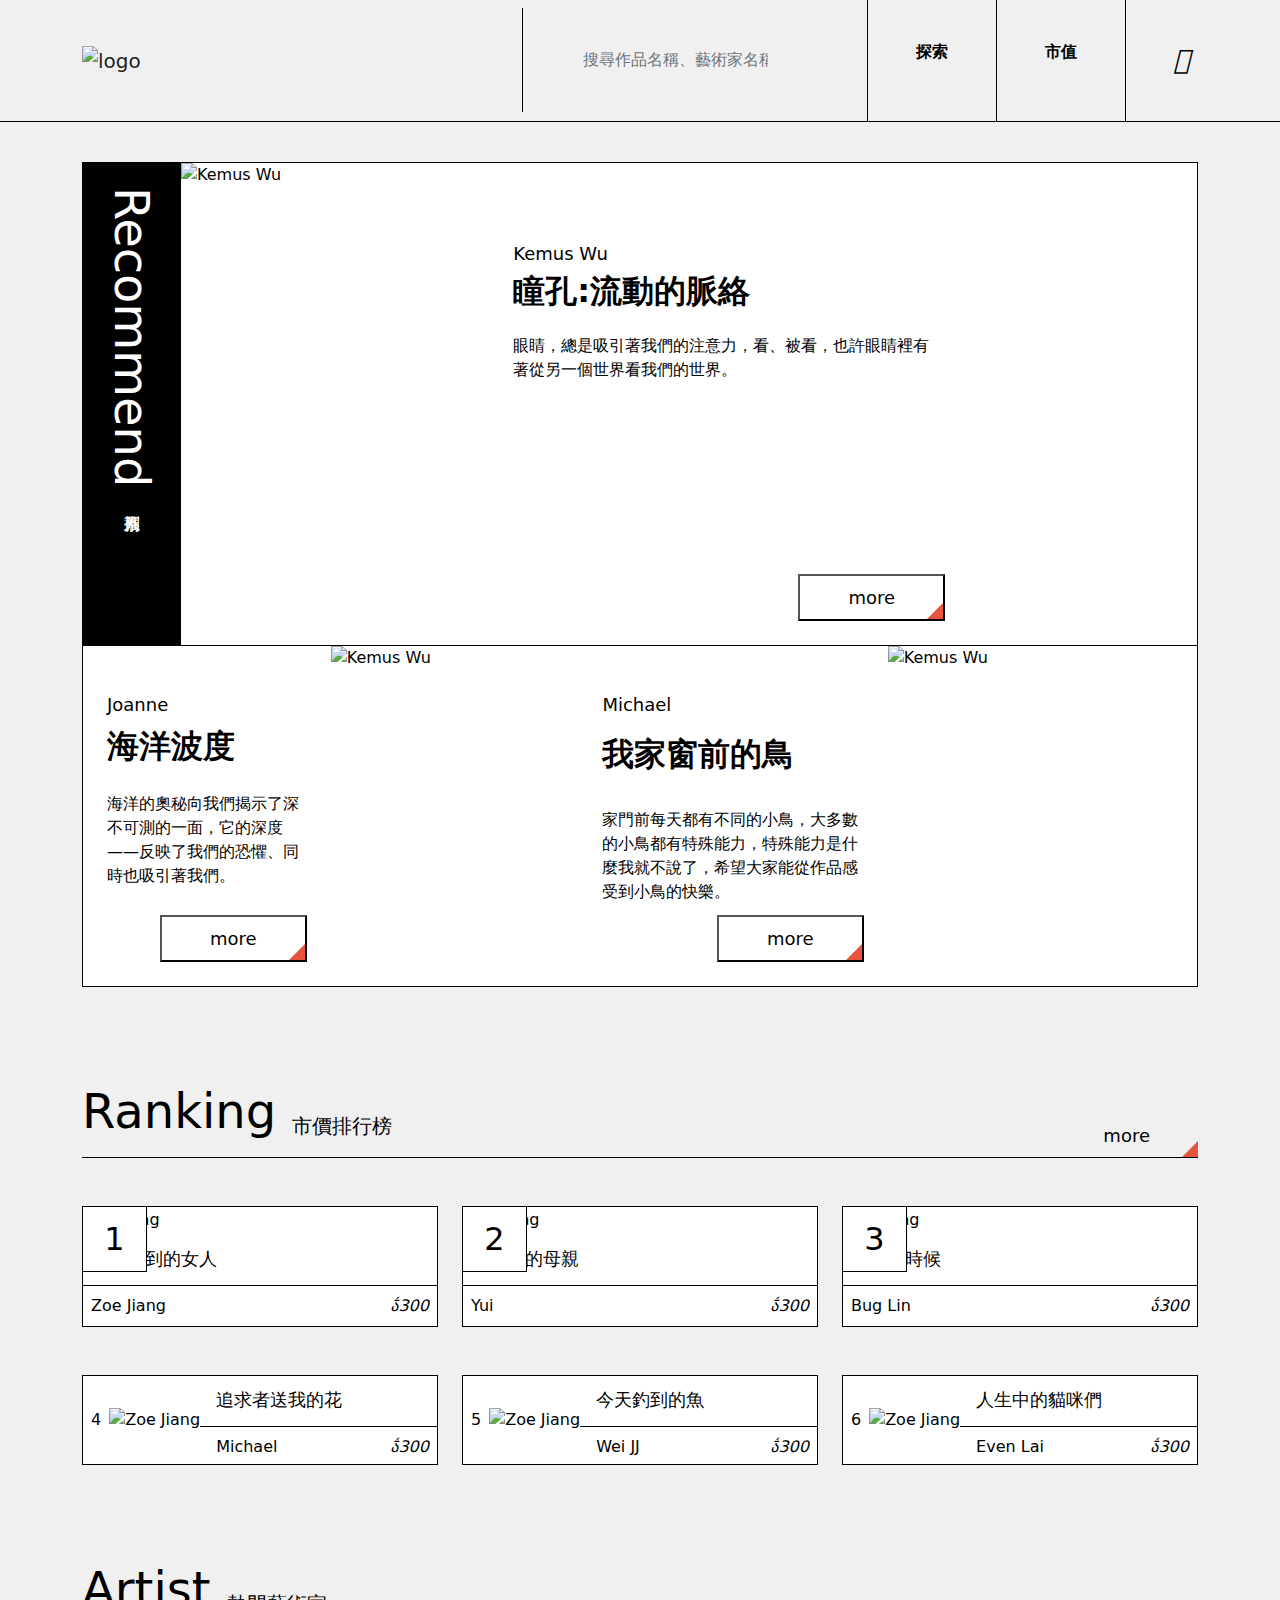
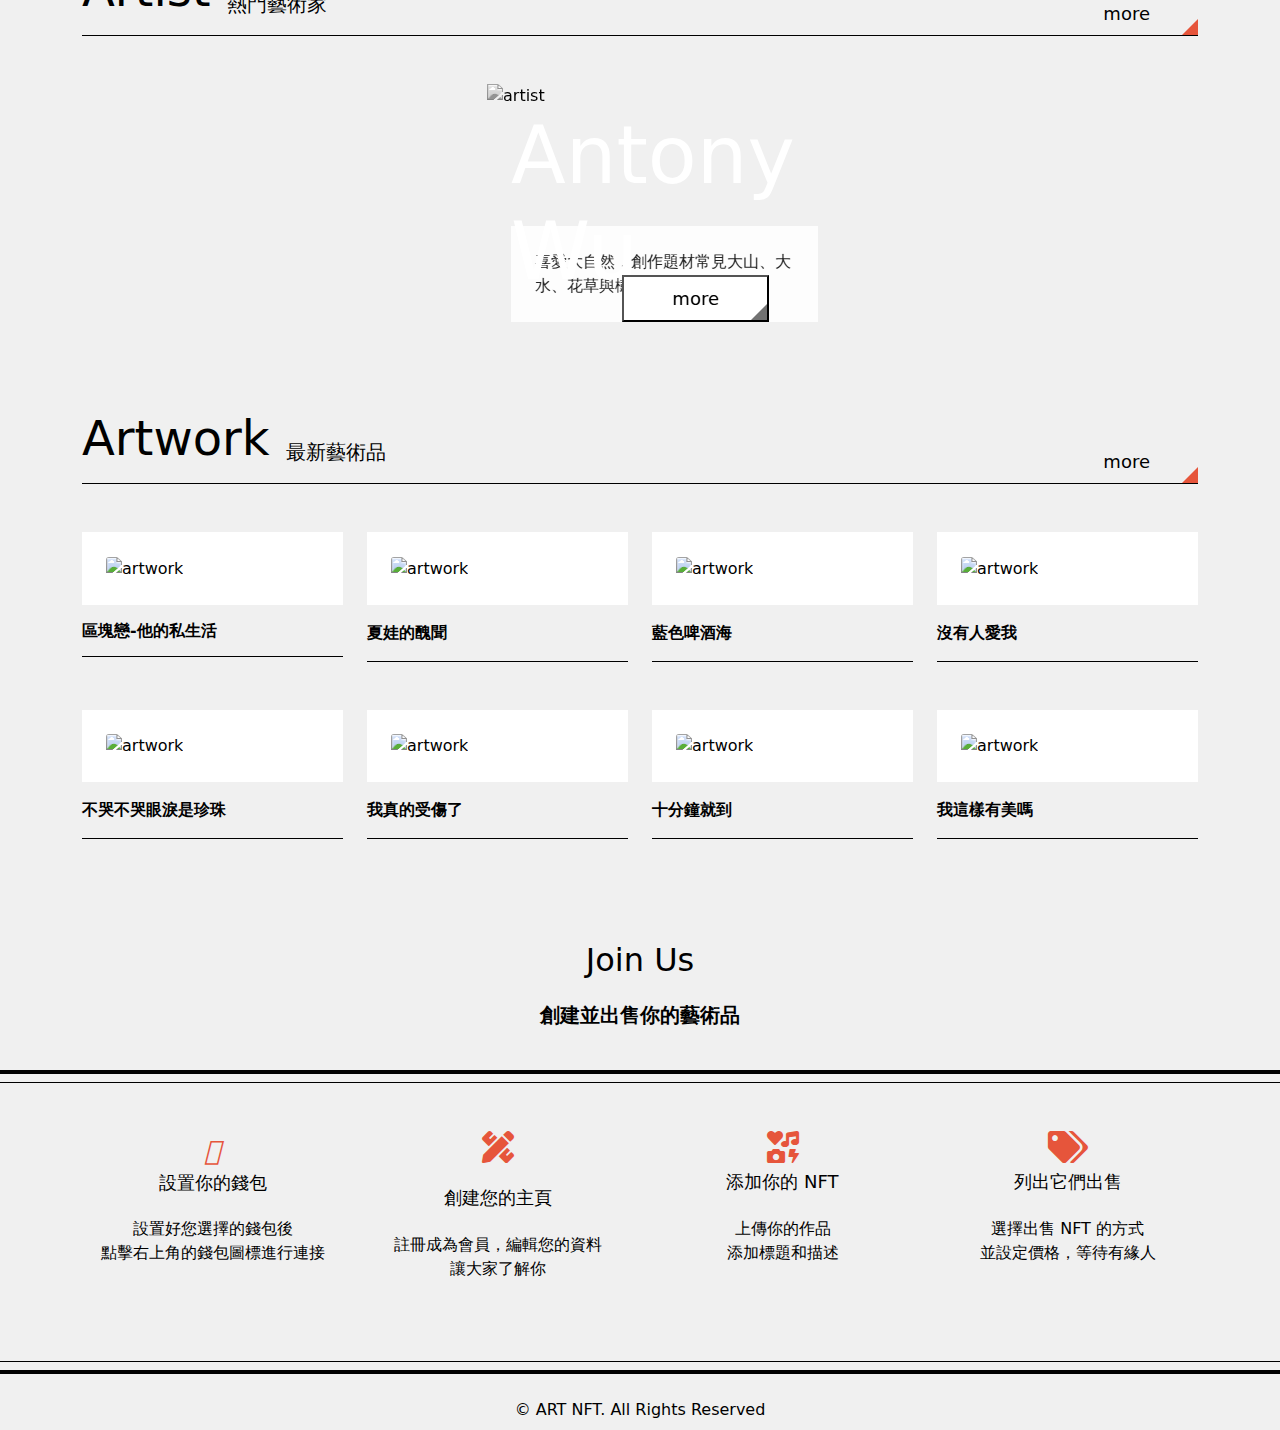
==== index.html @ ef30c4a7 "Update 2022-09-21T12:04:54.501Z" ====
<!DOCTYPE html>
<html lang="en">

  <head>
    <meta charset="UTF-8">
    <meta name="viewport" content="width=device-width, initial-scale=1.0">
    <meta http-equiv="X-UA-Compatible" content="ie=edge">
    <title>Index</title>
    <link rel="stylesheet" href="https://cdnjs.cloudflare.com/ajax/libs/font-awesome/5.13.0/css/all.min.css" />
    <link rel="preconnect" href="https://fonts.googleapis.com">
    <link rel="preconnect" href="https://fonts.gstatic.com" crossorigin>
    <link href="https://fonts.googleapis.com/css2?family=Noto+Sans+TC&display=swap" rel="stylesheet">
    <link rel="stylesheet" href="./assets/style/all.css">
    <link rel="stylesheet" href="https://cdnjs.cloudflare.com/ajax/libs/font-awesome/6.1.1/css/all.min.css" integrity="sha512-KfkfwYDsLkIlwQp6LFnl8zNdLGxu9YAA1QvwINks4PhcElQSvqcyVLLD9aMhXd13uQjoXtEKNosOWaZqXgel0g==" crossorigin="anonymous" referrerpolicy="no-referrer">
    <link rel="stylesheet" href="https://cdn.jsdelivr.net/npm/swiper@8/swiper-bundle.min.css">
  </head>

  <body>
    <nav class="navbar navbar-expand-lg navbar-light bg-primary py-0 border-bottom border-dark">
      <div class="container">
          <a class="navbar-brand flex-grow-1" href="#"><img src="https://raw.githubusercontent.com/hexschool/2022-web-layout-training/main/week8-202207/logo.svg" alt="logo"></a>
          <div class="d-flex align-items-center">
          <i class="fa-solid fa-magnifying-glass fs-4 me-4 d-lg-none"></i> 
          <div class="d-flex justify-content-sm-between align-items-center">
            <button class="navbar-toggler text-dark" type="button" data-bs-toggle="collapse" data-bs-target="#navbarNav" aria-controls="navbarNav" aria-expanded="false" aria-label="Toggle navigation">              
              <span class="navbar-toggler-icon text-dark"></span>
            </div>
          </div>
        </button>
        <div class="collapse navbar-collapse justify-content-md-end" id="navbarNav">
          <div class="search-bar px-5 border-dark border-start d-none d-lg-block">
            <form class="d-flex align-items-center">
              <input class="form-control me-4 py-40 bg-primary border-primary border-0" type="search" placeholder="搜尋作品名稱、藝術家名稱" aria-label="Search">
              <i class="fa-solid fa-magnifying-glass fs-4"></i> 
            </form>
          </div>
          <ul class="navbar-nav">
            <li class="nav-item border-dark border-start d-lg-block">
              <a class="nav-link px-lg-5 py-40 text-center fw-bold text-dark" aria-current="page" href="#">探索</a>
            </li>
            <li class="nav-item  border-dark border-start d-lg-block">
              <a class="nav-link px-lg-5 py-40 text-center fw-bold text-dark" href="#">市值</a>
            </li>
            <li class="nav-item border-dark border-start">
              <a class="nav-link ps-lg-5 py-40 d-none d-lg-block" href="#"><i class="nav-wallet fa-solid fa-wallet text-dark"></i></a>
              <a class="nav-link py-40 d-lg-none text-center fw-bold text-dark" href="#">連結錢包</a>
            </li>
          </ul>
        </div>
      </div>
    </nav>

    <main class="recommend">
    <div class="container">
        <div class="recommend-box d-flex border border-dark bg-info">
            <div class="recommend-title bg-dark pt-4 px-4 d-none d-md-block d-lg-block">
                <h1 class="text-info">Recommend <span class="fs-6 lh-26">推薦系列</span></h1>
            </div>
            <div class="d-md-flex">
                <div  class="recommend-card d-lg-flex">
                    <img src="https://raw.githubusercontent.com/hexschool/2022-web-layout-training/main/week8-202207/art01.jpg" alt="Kemus Wu">
                    <div class="recommend-card-item px-md-4 pb-md-4">
                        <h3 class="fz-18 mb-2">Kemus Wu</h2>
                        <h2 class="fs-sm-4 mb-4 fw-bold">瞳孔:流動的脈絡</h3>
                        <p>眼睛，總是吸引著我們的注意力，看、被看，也許眼睛裡有著從另一個世界看我們的世界。</p>
                        <div class="recommend-card-btn d-flex justify-content-end align-items-md-end">
                        <button class="btn-triangle bg-info p-0" width="132"><a href="#" class="fz-18 py-2 px-5" >more</a></button>
                        </div>
                    </div>
                 </div>
            </div>
        </div>
        <ul class="list-unstyled d-lg-flex flex-md-no-wrap border border-top-0 border-dark bg-info">
            <li class="recommend-card-min d-lg-flex flex-lg-row-reverse">
                <img src="https://raw.githubusercontent.com/hexschool/2022-web-layout-training/main/week8-202207/art02.jpg" alt="Kemus Wu">
                <div class="recommend-card-min-item px-lg-4 d-flex flex-column justify-content-between">
                    <h3 class="fz-18 mb-2">Joanne</h2>
                    <h2 class="fs-sm-4 mb-4 fw-bold">海洋波度</h3>
                    <p>海洋的奧秘向我們揭示了深不可測的一面，它的深度——反映了我們的恐懼、同時也吸引著我們。<br></br></p>
                    <div class="recommend-card-btn d-flex justify-content-end align-items-md-end">
                        <button class="btn-triangle bg-info p-0" width="132"><a href="#" class="fz-18 py-2 px-5" >more</a></button>
                    </div>
                </div>
            </li>
            <li class="recommend-card-min d-lg-flex flex-lg-row-reverse">
                <img src="https://raw.githubusercontent.com/hexschool/2022-web-layout-training/main/week8-202207/art21.jpg" alt="Kemus Wu">
                <div class="recommend-card-min-item px-lg-4 d-flex flex-column justify-content-between">
                    <h3 class="fz-18 mb-2">Michael</h2>
                    <h2 class="fs-sm-4 mb-4 fw-bold">我家窗前的鳥</h3>
                    <p>家門前每天都有不同的小鳥，大多數的小鳥都有特殊能力，特殊能力是什麼我就不說了，希望大家能從作品感受到小鳥的快樂。</p>
                    <div class="recommend-card-btn d-flex justify-content-end align-items-md-end">
                        <button class="btn-triangle bg-info p-0" width="132"><a href="#" class="fz-18 py-2 px-5" >more</a></button>
                    </div>
                </div>
            </li>
        </ul>
    </div>
</main>
<section class="ranking">
    <div class="container">
        <div class="d-flex justify-content-between  py-md-3 py-sm-2 border-bottom border-dark position-relative">
            <div class="d-flex align-items-end">            
                <h2 class="fs-1 fs-sm-2 me-md-3">Ranking</h2> 
                <p class="fs-5 d-none d-md-block d-lg-block ">市價排行榜</p> 
            </div>
            <button class="btn-triangle bg-primary border-0 position-absolute bottom-0 end-0 p-0" width="132"><a href="#" class="fz-18 py-2 px-5" >more</a></button>
        </div>
        <div class="ranking-box pt-4 pt-md-5">
            <ul class="row g-lg-4 list-unstyled mb-md-4">
                <li class="col-lg-4 col-md-12">
                    <div class="ranking-card d-none  d-lg-block d-flex border border-dark bg-info p-0 position-relative">
                        <div class="ranking-card-list text-center position-absolute top-0 left-0  border-dark"><p class="fs-2 px-2 py-2 bg-info border-bottom border-end border-dark">1</p></div>
                        <div class="ranking-card-item">
                            <div class="ranking-card-img position-relative ">
                                <img src="https://raw.githubusercontent.com/hexschool/2022-web-layout-training/main/week8-202207/art04.jpg" alt="ranking" class="card-img-top">  
                                <div class="ranking-card-button position-absolute bottom-0 end-0">
                                    <button class="btn-triangle bg-info p-0" width="132"><a href="#" class="fz-18 py-2 px-5" >more</a></button>
                                    <div class="triangle"></div>
                                </div>
                            </div>
                            <h3 class="fz-18 py-3 px-2 border-bottom border-dark">散步遇到的女人</h3>
                            <div class="d-flex py-2 justify-content-between align-items-center">
                                <p class="ps-2">Zoe Jiang</p>
                                <i class="fa-brands fa-ethereum fs-6 pe-2">300</i>
                            </div> 
                        </div>
                    </div>
                </li>
                <li class="col-lg-4 col-md-12">
                    <div class="ranking-card d-none  d-lg-block d-flex border border-dark bg-info p-0 position-relative">
                        <div class="ranking-card-list text-center position-absolute top-0 left-0  border-dark"><p class="fs-2 px-2 py-2 bg-info border-bottom border-end border-dark">2</p></div>  
                        <div class="ranking-card-item">
                            <div class="ranking-card-img position-relative ">
                                <img src="https://raw.githubusercontent.com/hexschool/2022-web-layout-training/main/week8-202207/art05.jpg" alt="ranking" class="card-img-top">  
                                <div class="ranking-card-button position-absolute bottom-0 end-0">
                                    <button class="btn-triangle bg-info p-0" width="132"><a href="#" class="fz-18 py-2 px-5" >more</a></button>
                                    <div class="triangle"></div>
                                </div>
                            </div>
                            <h3 class="fz-18 py-3 px-2 border-bottom border-dark">爆炸頭的母親</h3>
                            <div class="d-flex py-2 justify-content-between align-items-center">
                                <p class="ps-2">Yui</p>
                                <i class="fa-brands fa-ethereum fs-6 pe-2">300</i>
                            </div> 
                        </div>
                    </div>
                </li>
                <li class="col-lg-4 col-md-12">
                    <div class="ranking-card d-none d-lg-block d-flex border border-dark bg-info p-0 position-relative">
                        <div class="ranking-card-list text-center position-absolute top-0 left-0  border-dark"><p class="fs-2 px-2 py-2 bg-info border-bottom border-end border-dark" >3</p></div>
                        <div class="ranking-card-item">
                            <div class="ranking-card-img position-relative ">
                                <img src="https://raw.githubusercontent.com/hexschool/2022-web-layout-training/main/week8-202207/art06.jpg" alt="ranking" class="card-img-top">  
                                <div class="ranking-card-button position-absolute bottom-0 end-0">
                                    <button class="btn-triangle bg-info p-0" width="132"><a href="#" class="fz-18 py-2 px-5" >more</a></button>
                                    <div class="triangle"></div>
                                </div>
                            </div>
                            <h3 class="fz-18 py-3 px-2 border-bottom border-dark">夏天的時候</h3>
                            <div class="d-flex py-2 justify-content-between align-items-center">
                                <p class="ps-2">Bug Lin</p>
                                <i class="fa-brands fa-ethereum fs-6 pe-2">300</i>
                            </div> 
                        </div>
                    </div>
                </li>
            </ul>

<!-- 小尺寸 -->
            <ul  class="row g-4 list-unstyled">
                <li class="col-12 col-md-6 col-lg-4" >
                    <div class="ranking-card-min d-flex border border-dark bg-info  d-sm-flex align-items-center d-lg-none" >
                        <div class="ranking-card-min-item d-flex align-items-center">
                            <p class="px-2 py-4">1</p>
                            <a href="#" class="d-block img-hover position-relative">
                                <img src="https://raw.githubusercontent.com/hexschool/2022-web-layout-training/main/week8-202207/art04.jpg" alt="Zoe Jiang" class="img-fluid">
                            </a>
                        </div>
                        <div class="ranking-card-text flex-grow-1">
                            <h3 class="fz-18 p-lg-3 p-sm-2 border-bottom border-dark">散步遇到的女人</h3>
                            <div class="d-flex py-2 justify-content-between align-items-center" width="275">
                                <p class="px-3">Zoe Jiang</p>
                                <i class="fa-brands fa-ethereum fs-6 pe-2">300</i>
                            </div> 
                        </div>
                    </div>
                </li>
                <li class="col-12 col-md-6 col-lg-4" >
                    <div class="ranking-card-min d-flex border border-dark bg-info d-flex align-items-center d-lg-none" >
                        <div class="ranking-card-min-item d-flex align-items-center">
                            <p class="px-2 py-4">2</p>
                            <a href="#" class="d-block img-hover position-relative">
                                <img src="https://raw.githubusercontent.com/hexschool/2022-web-layout-training/main/week8-202207/art05.jpg" alt="Zoe Jiang" class="img-fluid">
                                <div class="triangle position-absolute"></div>
                            </a>
                        </div>
                        <div class="ranking-card-text flex-grow-1">
                            <h3 class="fz-18 p-lg-3 p-sm-2 border-bottom border-dark">爆炸頭的母親</h3>
                            <div class="d-flex py-2 justify-content-between align-items-center" width="275">
                                <p class="px-3">Yui</p>
                                <i class="fa-brands fa-ethereum fs-6 pe-2">300</i>
                            </div> 
                        </div>
                    </div>
                </li>
                <li class="col-12 col-md-6 col-lg-4" >
                    <div class="ranking-card-min border border-dark bg-info d-flex align-items-center d-lg-none" >
                        <div class="ranking-card-min-item d-flex align-items-center">
                            <p class="px-2 py-4">3</p>
                            <a href="#" class="d-block img-hover position-relative">
                                <img src="https://raw.githubusercontent.com/hexschool/2022-web-layout-training/main/week8-202207/art06.jpg" alt="Zoe Jiang" class="img-fluid">
                                <div class="triangle position-absolute"></div>
                            </a>
                        </div>
                        <div class="ranking-card-text flex-grow-1">
                            <h3 class="fz-18 p-lg-3 p-sm-2 border-bottom border-dark">夏天的時候</h3>
                            <div class="d-flex py-2 justify-content-between align-items-center" width="275">
                                <p class="px-3">Bug Lin</p>
                                <i class="fa-brands fa-ethereum fs-6 pe-2">300</i>
                            </div> 
                        </div>
                    </div>
                </li>
                <li class="col-12 col-md-6 col-lg-4" >
                    <div class="ranking-card-min border border-dark bg-info  d-flex align-items-center" >
                        <div class="ranking-card-min-item d-flex align-items-center">
                            <p class="px-2 py-4">4</p>
                            <a href="#" class="d-block img-hover position-relative">
                                <img src="https://raw.githubusercontent.com/hexschool/2022-web-layout-training/main/week8-202207/art13.jpg" alt="Zoe Jiang" class="img-fluid">
                                <div class="triangle position-absolute"></div>
                            </a>
                        </div>
                        <div class="ranking-card-text flex-grow-1">
                            <h3 class="fz-18 p-lg-3 p-sm-2 border-bottom border-dark">追求者送我的花</h3>
                            <div class="d-flex py-2 justify-content-between align-items-center" width="275">
                                <p class="px-3">Michael</p>
                                <i class="fa-brands fa-ethereum fs-6 pe-2">300</i>
                            </div> 
                        </div>
                    </div>
                </li>
                <li class="col-12 col-md-6 col-lg-4" >
                    <div class="ranking-card-min border border-dark bg-info d-flex align-items-center" >
                        <div class="ranking-card-min-item d-flex align-items-center">
                            <p class="px-2 py-4">5</p>
                            <a href="#" class="d-block img-hover position-relative">
                                <img src="https://raw.githubusercontent.com/hexschool/2022-web-layout-training/main/week8-202207/art07.jpg" alt="Zoe Jiang" class="img-fluid">
                                <div class="triangle position-absolute"></div>
                            </a>
                        </div>
                        <div class="ranking-card-text flex-grow-1">
                            <h3 class="fz-18 p-lg-3 p-sm-2 border-bottom border-dark">今天釣到的魚</h3>
                            <div class="d-flex py-2 justify-content-between align-items-center" width="275">
                                <p class="px-3">Wei JJ</p>
                                <i class="fa-brands fa-ethereum fs-6 pe-2">300</i>
                            </div> 
                        </div>
                    </div>
                </li>
                <li class="col-12 col-md-6 col-lg-4" >
                    <div class="ranking-card-min border border-dark bg-info d-flex align-items-center" >
                        <div class="ranking-card-min-item d-flex align-items-center">
                            <p class="px-2 py-4">6</p>
                            <a href="#" class="d-block img-hover position-relative">
                                <img src="https://raw.githubusercontent.com/hexschool/2022-web-layout-training/main/week8-202207/art08.jpg" alt="Zoe Jiang" class="img-fluid">
                                <div class="triangle position-absolute"></div>
                            </a>
                        </div>
                        <div class="ranking-card-text flex-grow-1">
                            <h3 class="fz-18 p-lg-3 p-sm-2 border-bottom border-dark">人生中的貓咪們</h3>
                            <div class="d-flex py-2 justify-content-between align-items-center" width="275">
                                <p class="px-3">Even Lai</p>
                                <i class="fa-brands fa-ethereum fs-6 pe-2">300</i>
                            </div> 
                        </div>
                    </div>
                </li>

            </ul>
        </div>

  
    </div>

</section>
<section class="artist">
    <div class="container">
        <div class="d-flex justify-content-between align-items-end py-md-3 py-sm-2 border-bottom border-dark position-relative mb-lg-5 mb-md-5 mb-4">
            <div class="d-flex align-items-end">            
                <h2 class="fs-1 fs-sm-2 me-md-3">Artist</h2> 
                <p class="fs-5 d-none d-md-block d-lg-block ">熱門藝術家</p> 
            </div>
            <button class="btn-triangle bg-primary border-0 position-absolute bottom-0 end-0 p-0" width="132"><a href="#" class="fz-18 py-2 px-5" >more</a></button>
        </div>

        <!-- swiper -->
        <div class="swiper mySwiper">
            <div class="swiper-wrapper pb-lg-5 pb-40">
                <div class="swiper-slide d-flex justify-content-center align-items-center">
                    <div class="d-flex flex-column d-lg-block">
                        <div class="position-relative mb-3 mb-lg-0 position-relative">
                            <div class="artist-text-lg text-start p-4 bg-info d-none d-lg-block">​喜愛大自然，創作題材常見大山、大水、花草與樹木。</div>
                            <img src="https://raw.githubusercontent.com/hexschool/2022-web-layout-training/main/week8-202207/artist01.jpg" alt="artist">
                            <h3 class="artist-name text-start text-info">Antony Wu</h3>
                            <button class="btn-triangle bg-info p-0 position-absolute" width="132" height="24"><a href="#" class="fz-18 py-2 px-5" >more</a></button>
                            <div class="triangle"></div>  
        
                        </div>
                        <div class="artist-text text-start p-4 bg-info d-lg-none">​喜愛大自然，創作題材常見大山、大水、花草與樹木。</div>  
                    </div>
                </div>
                <div class="swiper-slide d-flex justify-content-center align-items-center">
                    <div class="d-flex flex-column d-lg-block">
                        <div class="swiper-box position-relative mb-3 mb-lg-0 position-relative">
                            <div class="artist-text-lg text-start p-4 bg-info d-none d-lg-block">​喜愛大自然，創作題材常見大山、大水、花草與樹木。</div>
                            <img src="https://raw.githubusercontent.com/hexschool/2022-web-layout-training/main/week8-202207/artist02.jpg" alt="artist">
                            <h3 class="artist-name text-start text-info">Antony Wu</h3>
                            <button class="btn-triangle bg-info p-0 position-absolute" width="132" height="24"><a href="#" class="fz-18 py-2 px-5" >more</a></button>
                            <div class="triangle"></div>  
        
                        </div>
                        <div class="artist-text text-start p-4 bg-info d-lg-none">​喜愛大自然，創作題材常見大山、大水、花草與樹木。</div>  
                    </div>
                </div>
                <div class="swiper-slide d-flex justify-content-center align-items-center">
                    <div class="d-flex flex-column d-lg-block">
                        <div class="swiper-box position-relative mb-3 mb-lg-0 position-relative">
                            <div class="artist-text-lg text-start p-4 bg-info d-none d-lg-block">​喜愛大自然，創作題材常見大山、大水、花草與樹木。</div>
                            <img src="https://raw.githubusercontent.com/hexschool/2022-web-layout-training/main/week8-202207/artist04.jpg" alt="artist">
                            <h3 class="artist-name text-start text-info">Antony Wu</h3>
                            <button class="btn-triangle bg-info p-0 position-absolute" width="132" height="24"><a href="#" class="fz-18 py-2 px-5" >more</a></button>
                            <div class="triangle"></div>  
        
                        </div>
                        <div class="artist-text text-start p-4 bg-info d-lg-none">​喜愛大自然，創作題材常見大山、大水、花草與樹木。</div>  
                    </div>
                </div>
                <div class="swiper-slide d-flex justify-content-center align-items-center">
                    <div class="d-flex flex-column d-lg-block">
                        <div class="swiper-box position-relative mb-3 mb-lg-0 position-relative">
                            <div class="artist-text-lg text-start p-4 bg-info d-none d-lg-block">​喜愛大自然，創作題材常見大山、大水、花草與樹木。</div>
                            <img src="https://raw.githubusercontent.com/hexschool/2022-web-layout-training/main/week8-202207/artist05.jpg" alt="artist">
                            <h3 class="artist-name text-start text-info">Antony Wu</h3>
                            <button class="btn-triangle bg-info p-0 position-absolute" width="132" height="24"><a href="#" class="fz-18 py-2 px-5" >more</a></button>
                            <div class="triangle"></div>  
        
                        </div>
                        <div class="artist-text text-start p-4 bg-info d-lg-none">​喜愛大自然，創作題材常見大山、大水、花草與樹木。</div>  
                    </div>
                </div>
                <!-- <div class="swiper-slide"><img src="https://raw.githubusercontent.com/hexschool/2022-web-layout-training/main/week8-202207/artist05.jpg" alt="artist" class="img-fluid"></div>
                </div>         -->
        </div>
        <div class="swiper-pagination"></div>
    </div>
</section>       
<section class="artwork">
    <div class="container">
        <div class="d-flex justify-content-between  py-md-3 py-sm-2 border-bottom border-dark position-relative">
            <div class="d-flex align-items-end">            
                <h2 class="fs-1 fs-sm-2 me-md-3">Artwork</h2> 
                <p class="fs-5 d-none d-md-block d-lg-block">最新藝術品</p> 
            </div>
            <button class="btn-triangle bg-primary border-0 position-absolute bottom-0 end-0 p-0" width="132"><a href="./page.html" class="fz-18 py-2 px-5" >more</a></button>
        </div>
    <div class="row py-5" data-masonry='{"percentPosition": true }'>
      <div class="col-6 col-md-6 col-lg-3 mb-5">
        <div class="artwork-img bg-white p-2 p-lg-4 position-relative">
            <img src="https://github.com/hexschool/2022-web-layout-training/blob/main/week8-202207/art09.jpg?raw=true" alt="artwork" class="img-fluid card-img-top">
            <div class="artwork-img-button position-absolute">
                <button class="btn-triangle bg-info p-0" width="132"><a href="#" class="fz-18 py-2 px-5" >more</a></button>
                <div class="triangle"></div>        
            </div>
        </div>
        <h4 class="fs-6 py-3 border-bottom border-dark fw-bold">區塊戀-他的私生活</h4>
      </div>
      <div class="col-6 col-md-6 col-lg-3 mb-5">
        <div class="artwork-img bg-white p-2 p-lg-4 position-relative">
            <img src="https://github.com/hexschool/2022-web-layout-training/blob/main/week8-202207/art10.jpg?raw=true" alt="artwork" class="img-fluid card-img-top">
            <div class="artwork-img-button position-absolute">
                <button class="btn-triangle bg-info p-0" width="132"><a href="#" class="fz-18 py-2 px-5" >more</a></button>
                <div class="triangle"></div>
            </div>
        </div>
        <p class="py-3 border-bottom border-dark fw-bold">夏娃的醜聞</p>
      </div>
      <div class="col-6 col-md-6 col-lg-3 mb-5">
        <div class="artwork-img bg-white p-2 p-lg-4 position-relative">
          <img src="https://github.com/hexschool/2022-web-layout-training/blob/main/week8-202207/art02.jpg?raw=true" alt="artwork" class="img-fluid card-img-top">
          <div class="artwork-img-button position-absolute">
            <button class="btn-triangle bg-info p-0" width="132"><a href="#" class="fz-18 py-2 px-5" >more</a></button>
            <div class="triangle"></div>
        </div>
        </div>
        <p class="py-3 border-bottom border-dark fw-bold">藍色啤酒海</p>
      </div>
      <div class="col-6 col-md-6 col-lg-3 mb-5">
        <div class="artwork-img bg-white p-2 p-lg-4 position-relative">
            <img src="https://github.com/hexschool/2022-web-layout-training/blob/main/week8-202207/art11.jpg?raw=true" alt="artwork" class="img-fluid card-img-top">
            <div class="artwork-img-button position-absolute">
                <button class="btn-triangle bg-info p-0" width="132"><a href="#" class="fz-18 py-2 px-5" >more</a></button>
                <div class="triangle"></div>
            </div>
        </div>
        <p class="py-3 border-bottom border-dark fw-bold">沒有人愛我</p>
      </div>
      <div class="col-6 col-md-6 col-lg-3 mb-5">
        <div class="artwork-img bg-white p-2 p-lg-4 position-relative">
            <img src="https://github.com/hexschool/2022-web-layout-training/blob/main/week8-202207/art12.jpg?raw=true" alt="artwork" class="img-fluid card-img-top">
            <div class="artwork-img-button position-absolute">
                <button class="btn-triangle bg-info p-0" width="132"><a href="#" class="fz-18 py-2 px-5" >more</a></button>
                <div class="triangle"></div>
            </div>
        </div>
        <p class="py-3 border-bottom border-dark fw-bold">不哭不哭眼淚是珍珠</p>
      </div>
      <div class="col-6 col-md-6 col-lg-3 mb-5">
        <div class="artwork-img bg-white p-2 p-lg-4 position-relative">
            <img src="https://github.com/hexschool/2022-web-layout-training/blob/main/week8-202207/art27.jpg?raw=true" alt="artwork" class="img-fluid card-img-top">
            <div class="artwork-img-button position-absolute">
                <button class="btn-triangle bg-info p-0" width="132"><a href="#" class="fz-18 py-2 px-5" >more</a></button>
                <div class="triangle"></div>
            </div>
        </div>
        <p class="py-3 border-bottom border-dark fw-bold">我真的受傷了</p>
      </div>
      <div class="col-6 col-md-6 col-lg-3 mb-5">
        <div class="artwork-img bg-white p-2 p-lg-4 position-relative">
            <img src="https://github.com/hexschool/2022-web-layout-training/blob/main/week8-202207/art03.jpg?raw=true" alt="artwork" class="img-fluid card-img-top">
            <div class="artwork-img-button position-absolute">
                <button class="btn-triangle bg-info p-0" width="132"><a href="#" class="fz-18 py-2 px-5" >more</a></button>
                <div class="triangle"></div>
            </div>
        </div>
        <p class="py-3 border-bottom border-dark fw-bold">十分鐘就到</p>
      </div>
      <div class="col-6 col-md-6 col-lg-3 mb-5">
        <div class="artwork-img bg-white p-2 p-lg-4 position-relative">
            <img src="https://github.com/hexschool/2022-web-layout-training/blob/main/week8-202207/art04.jpg?raw=true" alt="artwork" class="img-fluid card-img-top">
            <div class="artwork-img-button position-absolute">
                <button class="btn-triangle bg-info p-0" width="132"><a href="#" class="fz-18 py-2 px-5" >more</a></button>
                <div class="triangle"></div>
            </div>
        </div>
        <p class="py-3 border-bottom border-dark fw-bold">我這樣有美嗎</p>
      </div>
    </div>
  </div>
</section>
<section class="join">
    <div class="container text-center">
        <h2 class="mb-3 lh-50">Join Us</h2>
        <p class="fz-20 fw-bold pb-40">創建並出售你的藝術品</p>
    </div>
    <div class="border-bottom border-dark border-4 mb-2"></div>
    <div class="border-bottom border-dark border-1"></div>
    <div class="container text-center">
        <ul class="list-unstyled row py-80 py-sm-5 gx-4">
            <li class="col-12 col-md-6 col-lg-3 mb-5 mb-lg-0">
            <i class="fa-2x nav-wallet fa-solid fa-wallet text-secondary mb-3"></i>
            <h5 class="fz-18 mb-4">設置你的錢包</h5>
            <p>設置好您選擇的錢包後<br>點擊右上角的錢包圖標進行連接</p>
            </li>
            <li class="col-12 col-md-6 col-lg-3 mb-5 mb-lg-0">
                <i class="fa-2x fas fa-pencil-ruler text-secondary mb-3"></i>
                <h5 class="fz-18 mb-4">創建您的主頁</h5>
                <p>註冊成為會員，編輯您的資料 <br>讓大家了解你</p>
            </li>
            <li class="col-12 col-md-6  col-lg-3 mb-5">
                <i class="fa-2x fas fa-icons text-secondary mb-3 mb-lg-0"></i>
                <h5 class="fz-18 mb-4">添加你的 NFT</h5>
                <p>上傳你的作品<br>添加標題和描述</p>
            </li>
            <li class="col-12 col-md-6  col-lg-3">
                <i class="fa-2x fas fa-tags text-secondary mb-3 mb-lg-0"></i>
                <h5 class="fz-18 mb-4">列出它們出售</h5>
                <p>選擇出售 NFT 的方式<br>並設定價格，等待有緣人</p>
            </li>
        </ul>
    </div>
</section>


    <footer class="footer py-2 text-center bg-primary border-top border-dark border-1">
      <div class="border-dark border-top border-4"></div>
      <div class="container pt-4">
        © ART NFT. All Rights Reserved
      </div>
    </footer>
    <script src="https://cdn.jsdelivr.net/npm/masonry-layout@4.2.2/dist/masonry.pkgd.min.js" integrity="sha384-GNFwBvfVxBkLMJpYMOABq3c+d3KnQxudP/mGPkzpZSTYykLBNsZEnG2D9G/X/+7D" crossorigin="anonymous" async></script>
    <script src="https://cdnjs.cloudflare.com/ajax/libs/Swiper/8.3.2/swiper-bundle.min.js" ></script>
    <script src="./assets/js/vendors.js"></script>
    <script src="./assets/js/all.js"></script>
  </body>

</html>
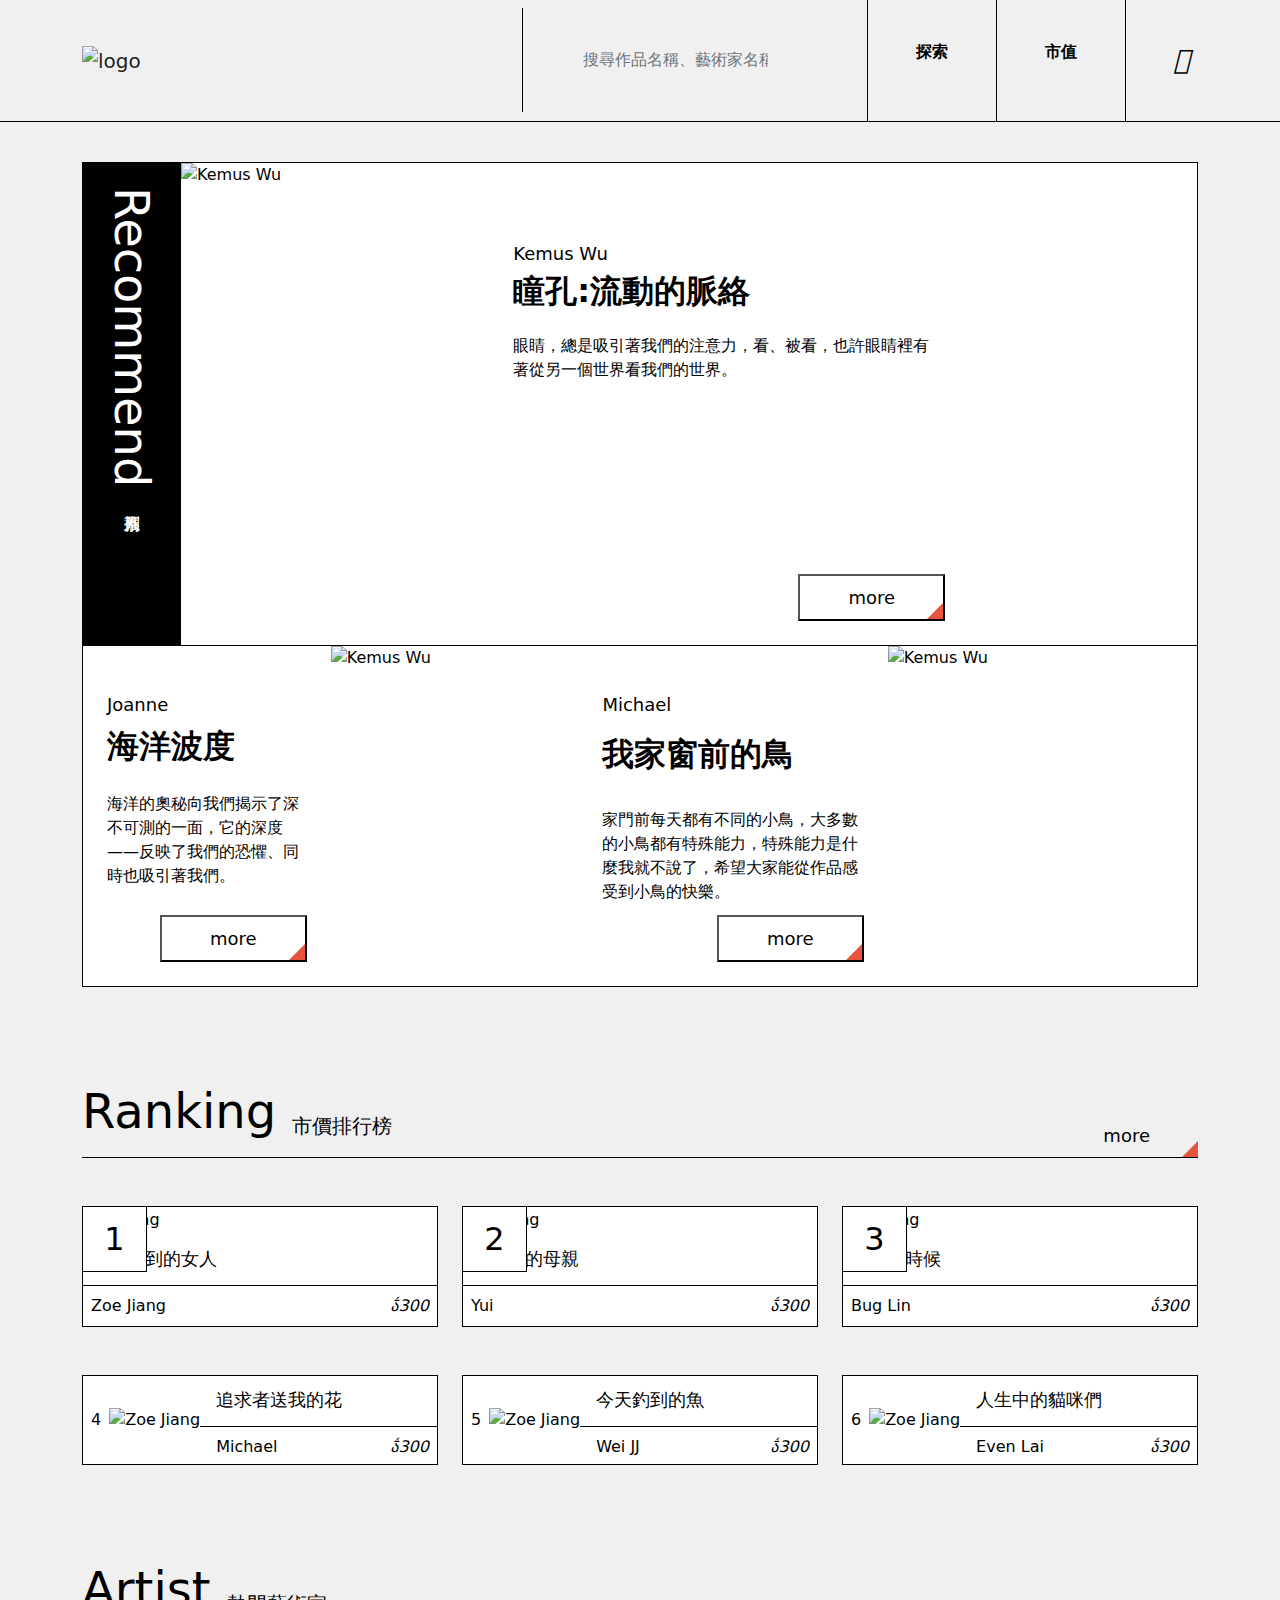
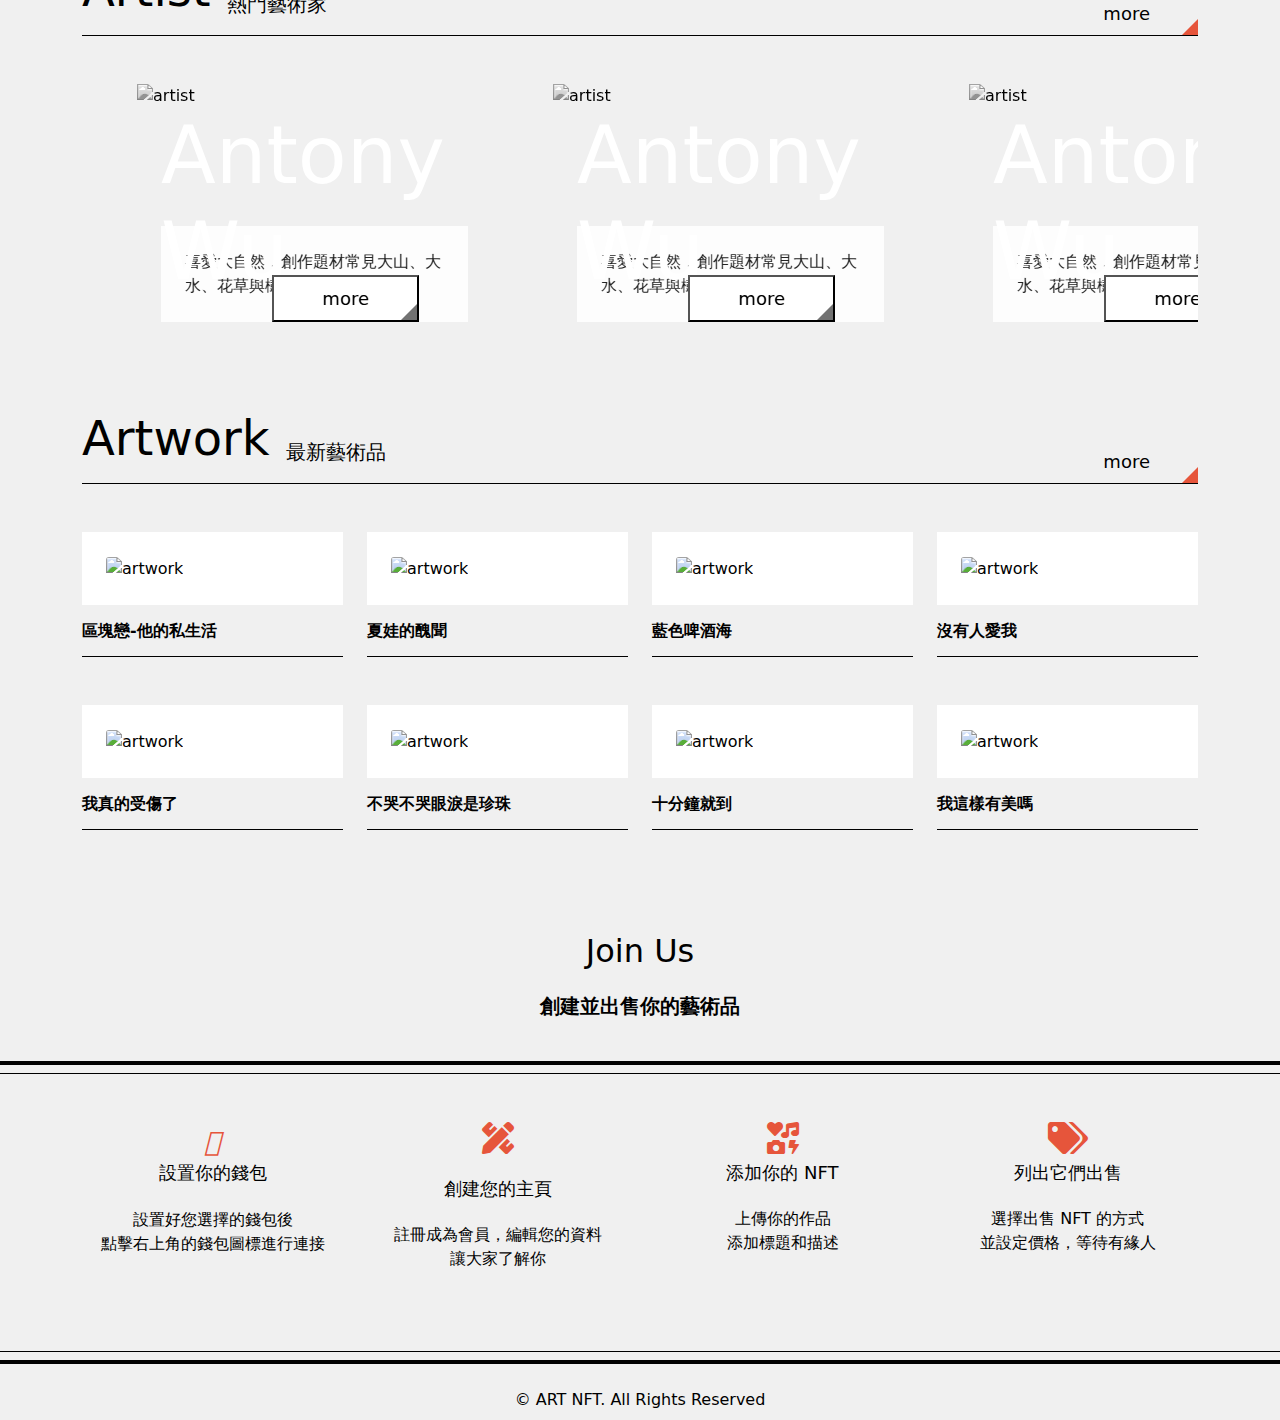
==== commit 7562b5a0: "Update 2022-09-21T13:55:56.124Z" ====
--- a/index.html
+++ b/index.html
@@ -304,7 +304,6 @@
                             <h3 class="artist-name text-start text-info">Antony Wu</h3>
                             <button class="btn-triangle bg-info p-0 position-absolute" width="132" height="24"><a href="#" class="fz-18 py-2 px-5" >more</a></button>
                             <div class="triangle"></div>  
-        
                         </div>
                         <div class="artist-text text-start p-4 bg-info d-lg-none">​喜愛大自然，創作題材常見大山、大水、花草與樹木。</div>  
                     </div>
@@ -348,9 +347,7 @@
                         <div class="artist-text text-start p-4 bg-info d-lg-none">​喜愛大自然，創作題材常見大山、大水、花草與樹木。</div>  
                     </div>
                 </div>
-                <!-- <div class="swiper-slide"><img src="https://raw.githubusercontent.com/hexschool/2022-web-layout-training/main/week8-202207/artist05.jpg" alt="artist" class="img-fluid"></div>
-                </div>         -->
-        </div>
+            </div>
         <div class="swiper-pagination"></div>
     </div>
 </section>       
@@ -364,86 +361,150 @@
             <button class="btn-triangle bg-primary border-0 position-absolute bottom-0 end-0 p-0" width="132"><a href="./page.html" class="fz-18 py-2 px-5" >more</a></button>
         </div>
     <div class="row py-5" data-masonry='{"percentPosition": true }'>
-      <div class="col-6 col-md-6 col-lg-3 mb-5">
-        <div class="artwork-img bg-white p-2 p-lg-4 position-relative">
-            <img src="https://github.com/hexschool/2022-web-layout-training/blob/main/week8-202207/art09.jpg?raw=true" alt="artwork" class="img-fluid card-img-top">
-            <div class="artwork-img-button position-absolute">
-                <button class="btn-triangle bg-info p-0" width="132"><a href="#" class="fz-18 py-2 px-5" >more</a></button>
-                <div class="triangle"></div>        
-            </div>
-        </div>
-        <h4 class="fs-6 py-3 border-bottom border-dark fw-bold">區塊戀-他的私生活</h4>
-      </div>
-      <div class="col-6 col-md-6 col-lg-3 mb-5">
-        <div class="artwork-img bg-white p-2 p-lg-4 position-relative">
-            <img src="https://github.com/hexschool/2022-web-layout-training/blob/main/week8-202207/art10.jpg?raw=true" alt="artwork" class="img-fluid card-img-top">
-            <div class="artwork-img-button position-absolute">
-                <button class="btn-triangle bg-info p-0" width="132"><a href="#" class="fz-18 py-2 px-5" >more</a></button>
-                <div class="triangle"></div>
-            </div>
-        </div>
-        <p class="py-3 border-bottom border-dark fw-bold">夏娃的醜聞</p>
-      </div>
-      <div class="col-6 col-md-6 col-lg-3 mb-5">
-        <div class="artwork-img bg-white p-2 p-lg-4 position-relative">
-          <img src="https://github.com/hexschool/2022-web-layout-training/blob/main/week8-202207/art02.jpg?raw=true" alt="artwork" class="img-fluid card-img-top">
-          <div class="artwork-img-button position-absolute">
-            <button class="btn-triangle bg-info p-0" width="132"><a href="#" class="fz-18 py-2 px-5" >more</a></button>
-            <div class="triangle"></div>
-        </div>
-        </div>
-        <p class="py-3 border-bottom border-dark fw-bold">藍色啤酒海</p>
-      </div>
-      <div class="col-6 col-md-6 col-lg-3 mb-5">
-        <div class="artwork-img bg-white p-2 p-lg-4 position-relative">
-            <img src="https://github.com/hexschool/2022-web-layout-training/blob/main/week8-202207/art11.jpg?raw=true" alt="artwork" class="img-fluid card-img-top">
-            <div class="artwork-img-button position-absolute">
-                <button class="btn-triangle bg-info p-0" width="132"><a href="#" class="fz-18 py-2 px-5" >more</a></button>
-                <div class="triangle"></div>
-            </div>
-        </div>
-        <p class="py-3 border-bottom border-dark fw-bold">沒有人愛我</p>
-      </div>
-      <div class="col-6 col-md-6 col-lg-3 mb-5">
-        <div class="artwork-img bg-white p-2 p-lg-4 position-relative">
-            <img src="https://github.com/hexschool/2022-web-layout-training/blob/main/week8-202207/art12.jpg?raw=true" alt="artwork" class="img-fluid card-img-top">
-            <div class="artwork-img-button position-absolute">
-                <button class="btn-triangle bg-info p-0" width="132"><a href="#" class="fz-18 py-2 px-5" >more</a></button>
-                <div class="triangle"></div>
-            </div>
-        </div>
-        <p class="py-3 border-bottom border-dark fw-bold">不哭不哭眼淚是珍珠</p>
-      </div>
-      <div class="col-6 col-md-6 col-lg-3 mb-5">
-        <div class="artwork-img bg-white p-2 p-lg-4 position-relative">
-            <img src="https://github.com/hexschool/2022-web-layout-training/blob/main/week8-202207/art27.jpg?raw=true" alt="artwork" class="img-fluid card-img-top">
-            <div class="artwork-img-button position-absolute">
-                <button class="btn-triangle bg-info p-0" width="132"><a href="#" class="fz-18 py-2 px-5" >more</a></button>
-                <div class="triangle"></div>
-            </div>
-        </div>
-        <p class="py-3 border-bottom border-dark fw-bold">我真的受傷了</p>
-      </div>
-      <div class="col-6 col-md-6 col-lg-3 mb-5">
-        <div class="artwork-img bg-white p-2 p-lg-4 position-relative">
-            <img src="https://github.com/hexschool/2022-web-layout-training/blob/main/week8-202207/art03.jpg?raw=true" alt="artwork" class="img-fluid card-img-top">
-            <div class="artwork-img-button position-absolute">
-                <button class="btn-triangle bg-info p-0" width="132"><a href="#" class="fz-18 py-2 px-5" >more</a></button>
-                <div class="triangle"></div>
-            </div>
-        </div>
-        <p class="py-3 border-bottom border-dark fw-bold">十分鐘就到</p>
-      </div>
-      <div class="col-6 col-md-6 col-lg-3 mb-5">
-        <div class="artwork-img bg-white p-2 p-lg-4 position-relative">
-            <img src="https://github.com/hexschool/2022-web-layout-training/blob/main/week8-202207/art04.jpg?raw=true" alt="artwork" class="img-fluid card-img-top">
-            <div class="artwork-img-button position-absolute">
-                <button class="btn-triangle bg-info p-0" width="132"><a href="#" class="fz-18 py-2 px-5" >more</a></button>
-                <div class="triangle"></div>
-            </div>
-        </div>
-        <p class="py-3 border-bottom border-dark fw-bold">我這樣有美嗎</p>
-      </div>
+        <div class="col-6 col-md-6 col-lg-3 mb-5">
+            <div class="artwork-img bg-info p-2 p-lg-4 position-relative">
+                <div class="artwork-hover position-absolute text-info top-0 bottom-0 start-0 end-0 p-3">
+                    <div class="p-3 border border-info h-100 d-flex flex-column justify-content-between">
+                        <div>
+                            <h6 class="mb-2">唯一想擁有的人，唯一不可以擁有的</h6>
+                            <i class="fa-brands fa-ethereum fs-6 pe-2">300</i>
+                        </div>
+                        <div class="artwork-img-button text-end">
+                            <button class="btn-triangle bg-info p-0" width="132"><a href="#" class="fz-18 py-2 px-5" >more</a></button>
+                            <div class="triangle"></div>        
+                        </div>
+                    </div>
+                </div>
+                <img src="https://github.com/hexschool/2022-web-layout-training/blob/main/week8-202207/art09.jpg?raw=true" alt="artwork" class="img-fluid card-img-top">
+            </div>
+            <h4 class="fs-6 py-3 border-bottom border-dark fw-bold">區塊戀-他的私生活</h4>
+        </div>
+        <div class="col-6 col-md-6 col-lg-3 mb-5">
+            <div class="artwork-img bg-info p-2 p-lg-4 position-relative">
+                <div class="artwork-hover position-absolute text-info top-0 bottom-0 start-0 end-0 p-3">
+                    <div class="p-3 border border-info h-100 d-flex flex-column justify-content-between">
+                        <div>
+                            <h6 class="mb-2">唯一想擁有的人，唯一不可以擁有的</h6>
+                            <i class="fa-brands fa-ethereum fs-6 pe-2">300</i>
+                        </div>
+                        <div class="artwork-img-button text-end">
+                            <button class="btn-triangle bg-info p-0" width="132"><a href="#" class="fz-18 py-2 px-5" >more</a></button>
+                            <div class="triangle"></div>        
+                        </div>
+                    </div>
+                </div>
+                <img src="https://github.com/hexschool/2022-web-layout-training/blob/main/week8-202207/art10.jpg?raw=true" alt="artwork" class="img-fluid card-img-top">
+            </div>
+            <h4 class="fs-6 py-3 border-bottom border-dark fw-bold">夏娃的醜聞</h4>
+        </div>
+        <div class="col-6 col-md-6 col-lg-3 mb-5">
+            <div class="artwork-img bg-info p-2 p-lg-4 position-relative">
+                <div class="artwork-hover position-absolute text-info top-0 bottom-0 start-0 end-0 p-3">
+                    <div class="p-3 border border-info h-100 d-flex flex-column justify-content-between">
+                        <div>
+                            <h6 class="mb-2">唯一想擁有的人，唯一不可以擁有的</h6>
+                            <i class="fa-brands fa-ethereum fs-6 pe-2">300</i>
+                        </div>
+                        <div class="artwork-img-button text-end">
+                            <button class="btn-triangle bg-info p-0" width="132"><a href="#" class="fz-18 py-2 px-5" >more</a></button>
+                            <div class="triangle"></div>        
+                        </div>
+                    </div>
+                </div>
+                <img src="https://github.com/hexschool/2022-web-layout-training/blob/main/week8-202207/art02.jpg?raw=true" alt="artwork" class="img-fluid card-img-top">
+            </div>
+            <h4 class="fs-6 py-3 border-bottom border-dark fw-bold">藍色啤酒海</h4>
+        </div>
+        <div class="col-6 col-md-6 col-lg-3 mb-5">
+            <div class="artwork-img bg-info p-2 p-lg-4 position-relative">
+                <div class="artwork-hover position-absolute text-info top-0 bottom-0 start-0 end-0 p-3">
+                    <div class="p-3 border border-info h-100 d-flex flex-column justify-content-between">
+                        <div>
+                            <h6 class="mb-2">唯一想擁有的人，唯一不可以擁有的</h6>
+                            <i class="fa-brands fa-ethereum fs-6 pe-2">300</i>
+                        </div>
+                        <div class="artwork-img-button text-end">
+                            <button class="btn-triangle bg-info p-0" width="132"><a href="#" class="fz-18 py-2 px-5" >more</a></button>
+                            <div class="triangle"></div>        
+                        </div>
+                    </div>
+                </div>
+                <img src="https://github.com/hexschool/2022-web-layout-training/blob/main/week8-202207/art11.jpg?raw=true" alt="artwork" class="img-fluid card-img-top">
+            </div>
+            <h4 class="fs-6 py-3 border-bottom border-dark fw-bold">沒有人愛我</h4>
+        </div>
+        <div class="col-6 col-md-6 col-lg-3 mb-5">
+            <div class="artwork-img bg-info p-2 p-lg-4 position-relative">
+                <div class="artwork-hover position-absolute text-info top-0 bottom-0 start-0 end-0 p-3">
+                    <div class="p-3 border border-info h-100 d-flex flex-column justify-content-between">
+                        <div>
+                            <h6 class="mb-2">唯一想擁有的人，唯一不可以擁有的</h6>
+                            <i class="fa-brands fa-ethereum fs-6 pe-2">300</i>
+                        </div>
+                        <div class="artwork-img-button text-end">
+                            <button class="btn-triangle bg-info p-0" width="132"><a href="#" class="fz-18 py-2 px-5" >more</a></button>
+                            <div class="triangle"></div>        
+                        </div>
+                    </div>
+                </div>
+                <img src="https://github.com/hexschool/2022-web-layout-training/blob/main/week8-202207/art27.jpg?raw=true" alt="artwork" class="img-fluid card-img-top">
+            </div>
+            <h4 class="fs-6 py-3 border-bottom border-dark fw-bold">我真的受傷了</h4>
+        </div>
+        <div class="col-6 col-md-6 col-lg-3 mb-5">
+            <div class="artwork-img bg-info p-2 p-lg-4 position-relative">
+                <div class="artwork-hover position-absolute text-info top-0 bottom-0 start-0 end-0 p-3">
+                    <div class="p-3 border border-info h-100 d-flex flex-column justify-content-between">
+                        <div>
+                            <h6 class="mb-2">唯一想擁有的人，唯一不可以擁有的</h6>
+                            <i class="fa-brands fa-ethereum fs-6 pe-2">300</i>
+                        </div>
+                        <div class="artwork-img-button text-end">
+                            <button class="btn-triangle bg-info p-0" width="132"><a href="#" class="fz-18 py-2 px-5" >more</a></button>
+                            <div class="triangle"></div>        
+                        </div>
+                    </div>
+                </div>
+                <img src="https://github.com/hexschool/2022-web-layout-training/blob/main/week8-202207/art12.jpg?raw=true" alt="artwork" class="img-fluid card-img-top">
+            </div>
+            <h4 class="fs-6 py-3 border-bottom border-dark fw-bold">不哭不哭眼淚是珍珠</h4>
+        </div>
+        <div class="col-6 col-md-6 col-lg-3 mb-5">
+            <div class="artwork-img bg-info p-2 p-lg-4 position-relative">
+                <div class="artwork-hover position-absolute text-info top-0 bottom-0 start-0 end-0 p-3">
+                    <div class="p-3 border border-info h-100 d-flex flex-column justify-content-between">
+                        <div>
+                            <h6 class="mb-2">唯一想擁有的人，唯一不可以擁有的</h6>
+                            <i class="fa-brands fa-ethereum fs-6 pe-2">300</i>
+                        </div>
+                        <div class="artwork-img-button text-end">
+                            <button class="btn-triangle bg-info p-0" width="132"><a href="#" class="fz-18 py-2 px-5" >more</a></button>
+                            <div class="triangle"></div>        
+                        </div>
+                    </div>
+                </div>
+                <img src="https://github.com/hexschool/2022-web-layout-training/blob/main/week8-202207/art03.jpg?raw=true" alt="artwork" class="img-fluid card-img-top">
+            </div>
+            <h4 class="fs-6 py-3 border-bottom border-dark fw-bold">十分鐘就到</h4>
+        </div>
+        <div class="col-6 col-md-6 col-lg-3 mb-5">
+            <div class="artwork-img bg-info p-2 p-lg-4 position-relative">
+                <div class="artwork-hover position-absolute text-info top-0 bottom-0 start-0 end-0 p-3">
+                    <div class="p-3 border border-info h-100 d-flex flex-column justify-content-between">
+                        <div>
+                            <h6 class="mb-2">唯一想擁有的人，唯一不可以擁有的</h6>
+                            <i class="fa-brands fa-ethereum fs-6 pe-2">300</i>
+                        </div>
+                        <div class="artwork-img-button text-end">
+                            <button class="btn-triangle bg-info p-0" width="132"><a href="#" class="fz-18 py-2 px-5" >more</a></button>
+                            <div class="triangle"></div>        
+                        </div>
+                    </div>
+                </div>
+                <img src="https://github.com/hexschool/2022-web-layout-training/blob/main/week8-202207/art04.jpg?raw=true" alt="artwork" class="img-fluid card-img-top">
+            </div>
+            <h4 class="fs-6 py-3 border-bottom border-dark fw-bold">我這樣有美嗎</h4>
+        </div>
     </div>
   </div>
 </section>
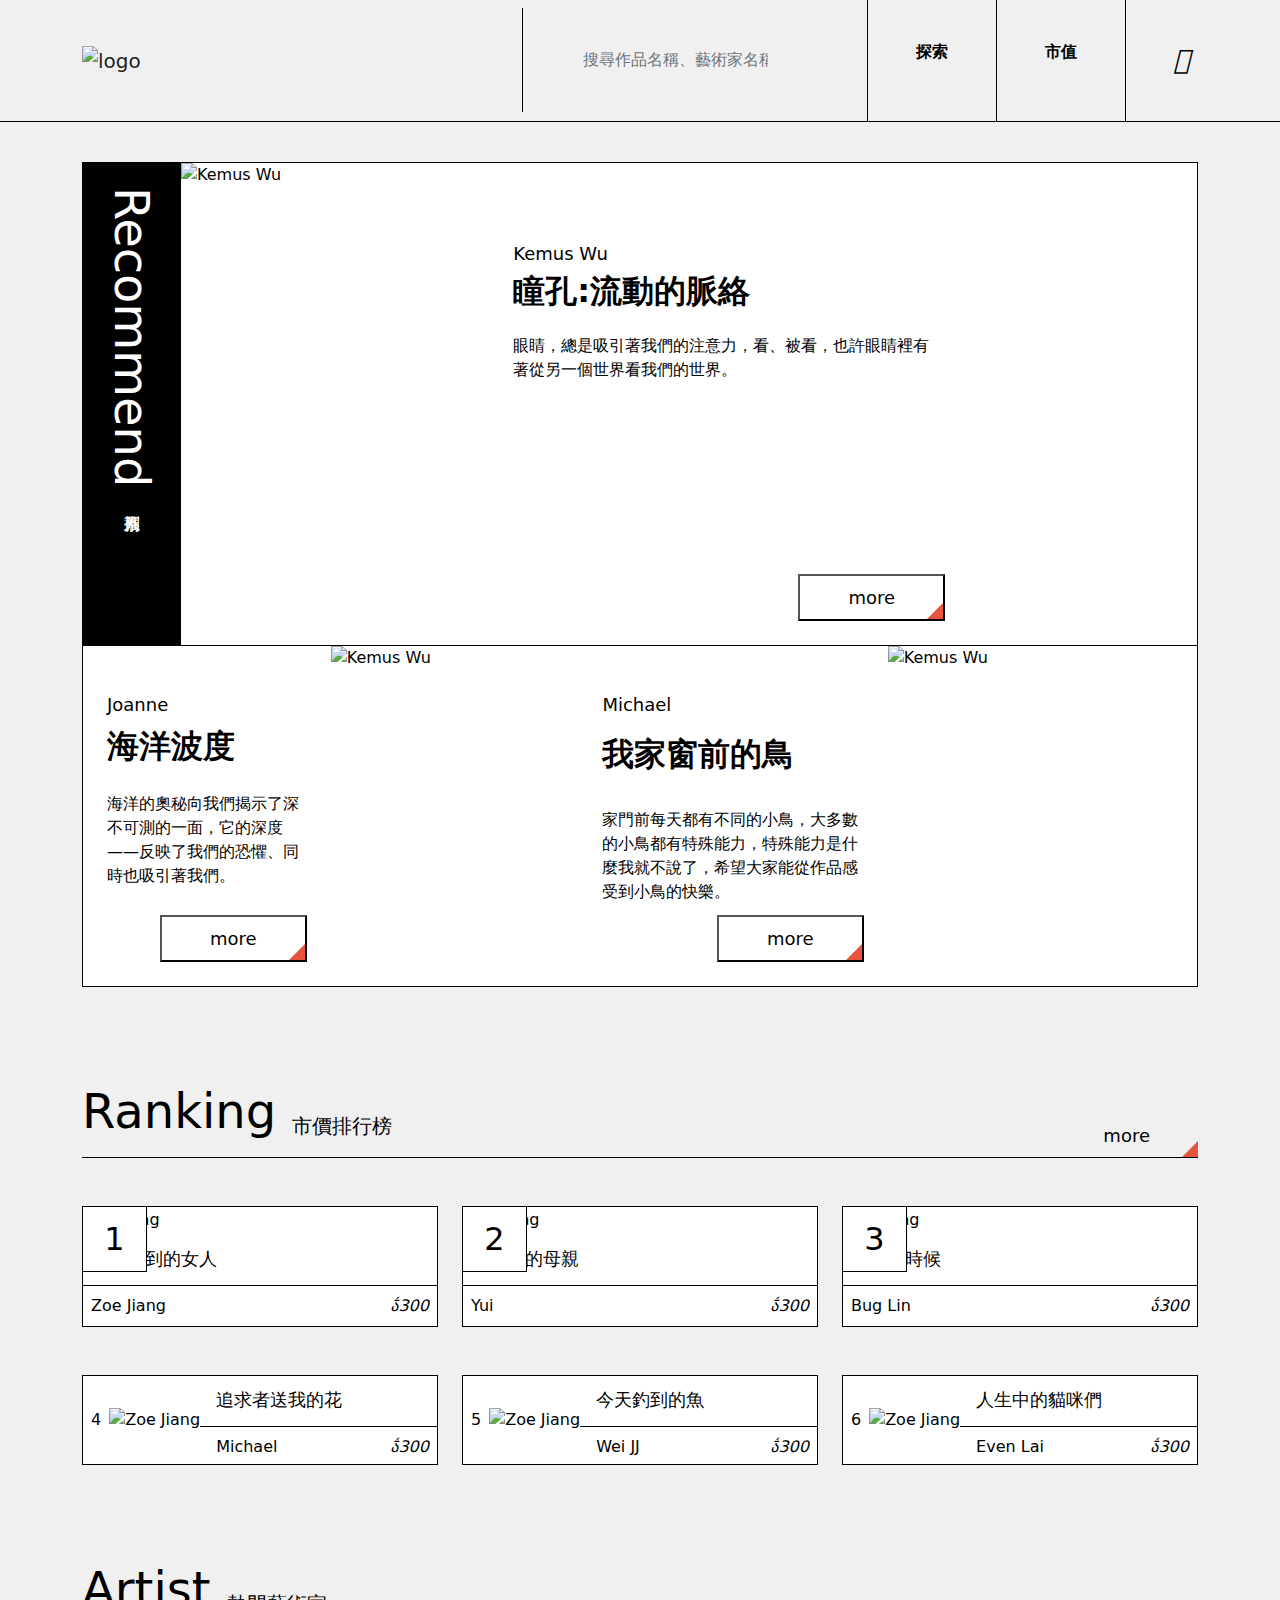
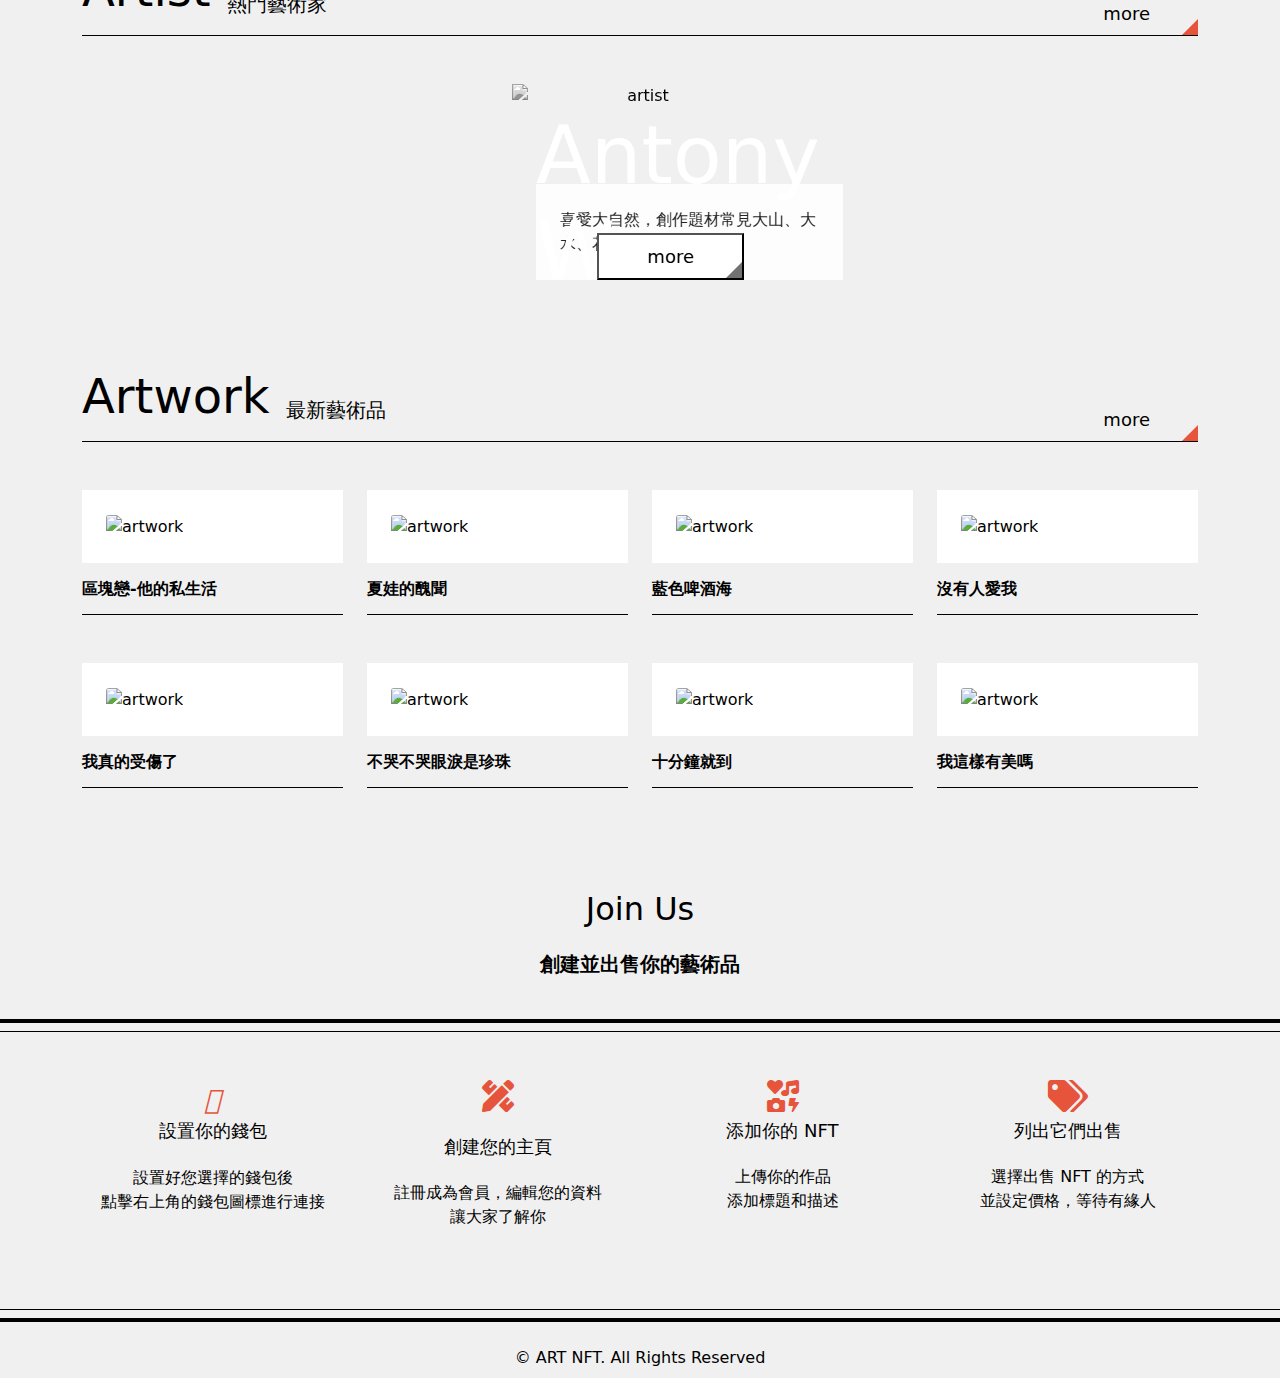
==== commit 9b0e0c38: "Update 2022-09-21T15:08:56.646Z" ====
--- a/index.html
+++ b/index.html
@@ -18,7 +18,7 @@
   <body>
     <nav class="navbar navbar-expand-lg navbar-light bg-primary py-0 border-bottom border-dark">
       <div class="container">
-          <a class="navbar-brand flex-grow-1" href="#"><img src="https://raw.githubusercontent.com/hexschool/2022-web-layout-training/main/week8-202207/logo.svg" alt="logo"></a>
+          <a class="navbar-brand flex-grow-1" href="./index.html"><img src="https://raw.githubusercontent.com/hexschool/2022-web-layout-training/main/week8-202207/logo.svg" alt="logo"></a>
           <div class="d-flex align-items-center">
           <i class="fa-solid fa-magnifying-glass fs-4 me-4 d-lg-none"></i> 
           <div class="d-flex justify-content-sm-between align-items-center">
@@ -295,7 +295,7 @@
 
         <!-- swiper -->
         <div class="swiper mySwiper">
-            <div class="swiper-wrapper pb-lg-5 pb-40">
+            <div class="swiper-wrapper d-flex align-items-center pb-lg-5 pb-40">
                 <div class="swiper-slide d-flex justify-content-center align-items-center">
                     <div class="d-flex flex-column d-lg-block">
                         <div class="position-relative mb-3 mb-lg-0 position-relative">
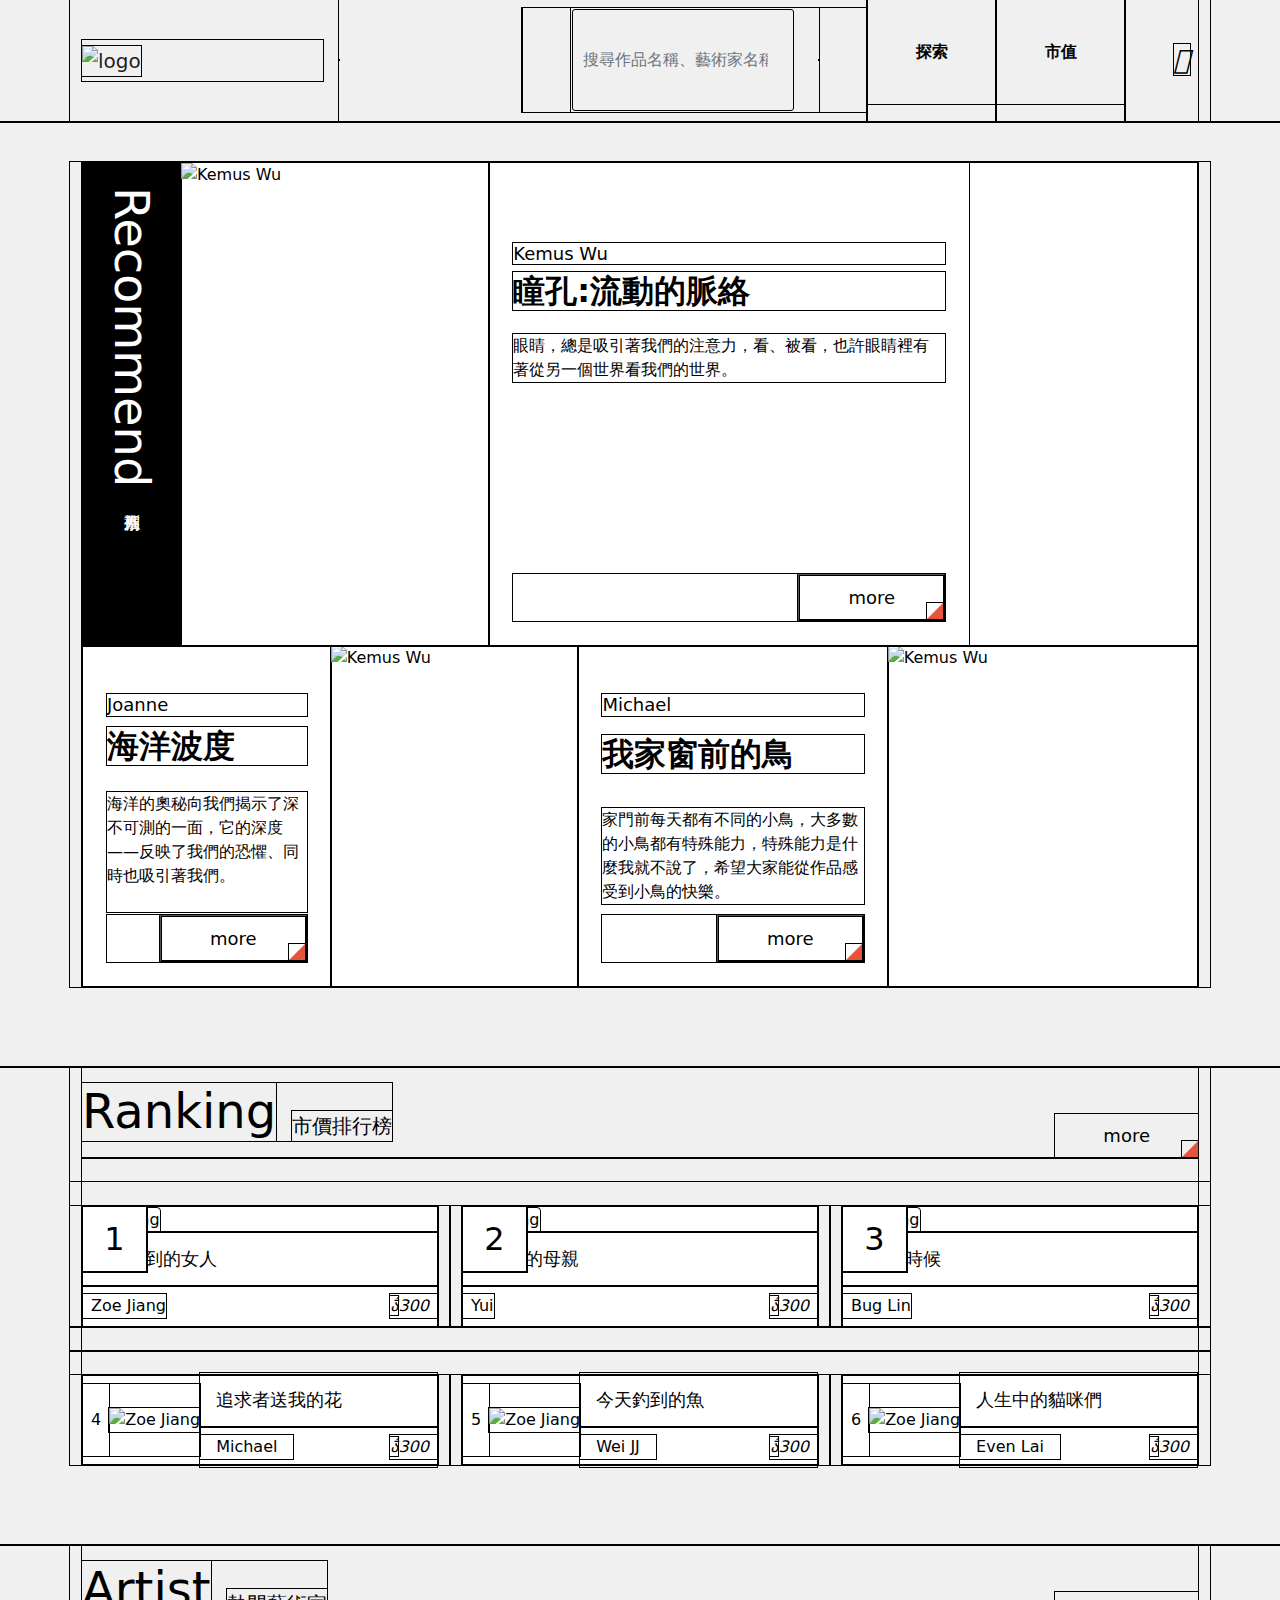
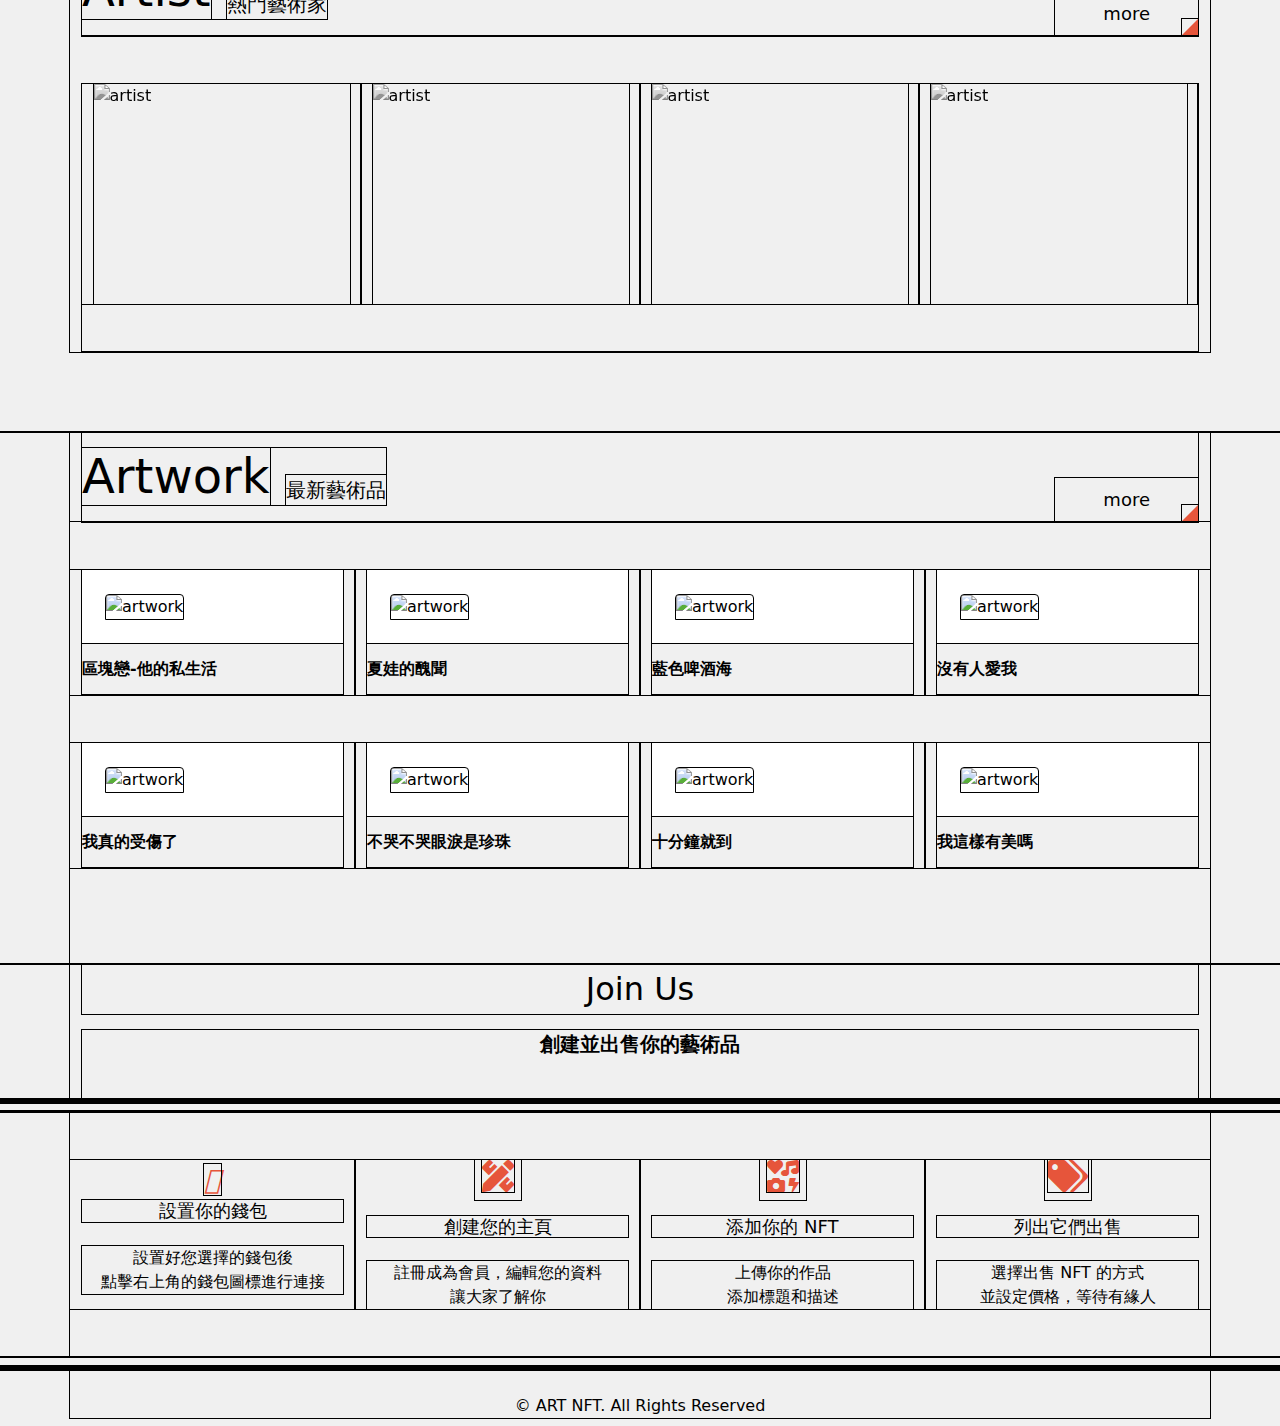
==== commit 165296c8: "Update 2022-09-22T16:20:12.446Z" ====
--- a/index.html
+++ b/index.html
@@ -292,63 +292,87 @@
             </div>
             <button class="btn-triangle bg-primary border-0 position-absolute bottom-0 end-0 p-0" width="132"><a href="#" class="fz-18 py-2 px-5" >more</a></button>
         </div>
-
-        <!-- swiper -->
+        <!-- swiper-->
         <div class="swiper mySwiper">
-            <div class="swiper-wrapper d-flex align-items-center pb-lg-5 pb-40">
+            <div class="swiper-wrapper pb-lg-5 pb-4 d-flex align-items-center justify-content-between">
                 <div class="swiper-slide d-flex justify-content-center align-items-center">
                     <div class="d-flex flex-column d-lg-block">
                         <div class="position-relative mb-3 mb-lg-0 position-relative">
-                            <div class="artist-text-lg text-start p-4 bg-info d-none d-lg-block">​喜愛大自然，創作題材常見大山、大水、花草與樹木。</div>
+                            <div class="artist-box">
+                                <div class="artist-text-lg text-start p-4 bg-info d-none d-lg-block">​喜愛大自然，創作題材常見大山、大水、花草與樹木。</div>
+
+                                <h3 class="artist-name text-start text-info">Antony Wu</h3>
+                                <button class="btn-triangle bg-info p-0 position-absolute" width="132" height="24"><a href="#" class="fz-18 py-2 px-5" >more</a></button>
+                                <div class="triangle"></div> 
+                            </div>
                             <img src="https://raw.githubusercontent.com/hexschool/2022-web-layout-training/main/week8-202207/artist01.jpg" alt="artist">
-                            <h3 class="artist-name text-start text-info">Antony Wu</h3>
-                            <button class="btn-triangle bg-info p-0 position-absolute" width="132" height="24"><a href="#" class="fz-18 py-2 px-5" >more</a></button>
-                            <div class="triangle"></div>  
                         </div>
                         <div class="artist-text text-start p-4 bg-info d-lg-none">​喜愛大自然，創作題材常見大山、大水、花草與樹木。</div>  
                     </div>
                 </div>
                 <div class="swiper-slide d-flex justify-content-center align-items-center">
                     <div class="d-flex flex-column d-lg-block">
-                        <div class="swiper-box position-relative mb-3 mb-lg-0 position-relative">
-                            <div class="artist-text-lg text-start p-4 bg-info d-none d-lg-block">​喜愛大自然，創作題材常見大山、大水、花草與樹木。</div>
+                        <div class="position-relative mb-3 mb-lg-0 position-relative">
+                            <div class="artist-box">
+                                <div class="artist-text-lg text-start p-4 bg-info d-none d-lg-block">​喜愛大自然，創作題材常見大山、大水、花草與樹木。</div>
+
+                                <h3 class="artist-name text-start text-info">Antony Wu</h3>
+                                <button class="btn-triangle bg-info p-0 position-absolute" width="132" height="24"><a href="#" class="fz-18 py-2 px-5" >more</a></button>
+                                <div class="triangle"></div> 
+                            </div>
                             <img src="https://raw.githubusercontent.com/hexschool/2022-web-layout-training/main/week8-202207/artist02.jpg" alt="artist">
-                            <h3 class="artist-name text-start text-info">Antony Wu</h3>
-                            <button class="btn-triangle bg-info p-0 position-absolute" width="132" height="24"><a href="#" class="fz-18 py-2 px-5" >more</a></button>
-                            <div class="triangle"></div>  
-        
                         </div>
                         <div class="artist-text text-start p-4 bg-info d-lg-none">​喜愛大自然，創作題材常見大山、大水、花草與樹木。</div>  
                     </div>
                 </div>
                 <div class="swiper-slide d-flex justify-content-center align-items-center">
                     <div class="d-flex flex-column d-lg-block">
-                        <div class="swiper-box position-relative mb-3 mb-lg-0 position-relative">
-                            <div class="artist-text-lg text-start p-4 bg-info d-none d-lg-block">​喜愛大自然，創作題材常見大山、大水、花草與樹木。</div>
-                            <img src="https://raw.githubusercontent.com/hexschool/2022-web-layout-training/main/week8-202207/artist04.jpg" alt="artist">
-                            <h3 class="artist-name text-start text-info">Antony Wu</h3>
-                            <button class="btn-triangle bg-info p-0 position-absolute" width="132" height="24"><a href="#" class="fz-18 py-2 px-5" >more</a></button>
-                            <div class="triangle"></div>  
-        
+                        <div class="position-relative mb-3 mb-lg-0 position-relative">
+                            <div class="artist-box">
+                                <div class="artist-text-lg text-start p-4 bg-info d-none d-lg-block">​喜愛大自然，創作題材常見大山、大水、花草與樹木。</div>
+
+                                <h3 class="artist-name text-start text-info">Antony Wu</h3>
+                                <button class="btn-triangle bg-info p-0 position-absolute" width="132" height="24"><a href="#" class="fz-18 py-2 px-5" >more</a></button>
+                                <div class="triangle"></div> 
+                            </div>
+                            <img src="https://raw.githubusercontent.com/hexschool/2022-web-layout-training/main/week8-202207/artist03.jpg" alt="artist">
                         </div>
                         <div class="artist-text text-start p-4 bg-info d-lg-none">​喜愛大自然，創作題材常見大山、大水、花草與樹木。</div>  
                     </div>
                 </div>
                 <div class="swiper-slide d-flex justify-content-center align-items-center">
                     <div class="d-flex flex-column d-lg-block">
-                        <div class="swiper-box position-relative mb-3 mb-lg-0 position-relative">
-                            <div class="artist-text-lg text-start p-4 bg-info d-none d-lg-block">​喜愛大自然，創作題材常見大山、大水、花草與樹木。</div>
+                        <div class="position-relative mb-3 mb-lg-0 position-relative">
+                            <div class="artist-box">
+                                <div class="artist-text-lg text-start p-4 bg-info d-none d-lg-block">​喜愛大自然，創作題材常見大山、大水、花草與樹木。</div>
+
+                                <h3 class="artist-name text-start text-info">Antony Wu</h3>
+                                <button class="btn-triangle bg-info p-0 position-absolute" width="132" height="24"><a href="#" class="fz-18 py-2 px-5" >more</a></button>
+                                <div class="triangle"></div> 
+                            </div>
+                            <img src="https://raw.githubusercontent.com/hexschool/2022-web-layout-training/main/week8-202207/artist04.jpg" alt="artist">
+                        </div>
+                        <div class="artist-text text-start p-4 bg-info d-lg-none">​喜愛大自然，創作題材常見大山、大水、花草與樹木。</div>  
+                    </div>
+                </div>
+                <div class="swiper-slide d-flex justify-content-center align-items-center">
+                    <div class="d-flex flex-column d-lg-block">
+                        <div class="position-relative mb-3 mb-lg-0 position-relative">
+                            <div class="artist-box">
+                                <div class="artist-text-lg text-start p-4 bg-info d-none d-lg-block">​喜愛大自然，創作題材常見大山、大水、花草與樹木。</div>
+
+                                <h3 class="artist-name text-start text-info">Antony Wu</h3>
+                                <button class="btn-triangle bg-info p-0 position-absolute" width="132" height="24"><a href="#" class="fz-18 py-2 px-5" >more</a></button>
+                                <div class="triangle"></div> 
+                            </div>
                             <img src="https://raw.githubusercontent.com/hexschool/2022-web-layout-training/main/week8-202207/artist05.jpg" alt="artist">
-                            <h3 class="artist-name text-start text-info">Antony Wu</h3>
-                            <button class="btn-triangle bg-info p-0 position-absolute" width="132" height="24"><a href="#" class="fz-18 py-2 px-5" >more</a></button>
-                            <div class="triangle"></div>  
-        
                         </div>
                         <div class="artist-text text-start p-4 bg-info d-lg-none">​喜愛大自然，創作題材常見大山、大水、花草與樹木。</div>  
                     </div>
                 </div>
             </div>
         <div class="swiper-pagination"></div>
+        </div>
     </div>
 </section>       
 <section class="artwork">
@@ -527,13 +551,13 @@
                 <h5 class="fz-18 mb-4">創建您的主頁</h5>
                 <p>註冊成為會員，編輯您的資料 <br>讓大家了解你</p>
             </li>
-            <li class="col-12 col-md-6  col-lg-3 mb-5">
-                <i class="fa-2x fas fa-icons text-secondary mb-3 mb-lg-0"></i>
+            <li class="col-12 col-md-6 col-lg-3 mb-5 mb-lg-0">
+                <i class="fa-2x fas fa-icons text-secondary mb-3"></i>
                 <h5 class="fz-18 mb-4">添加你的 NFT</h5>
                 <p>上傳你的作品<br>添加標題和描述</p>
             </li>
-            <li class="col-12 col-md-6  col-lg-3">
-                <i class="fa-2x fas fa-tags text-secondary mb-3 mb-lg-0"></i>
+            <li class="col-12 col-md-6  col-lg-3 mb-5 mb-lg-0">
+                <i class="fa-2x fas fa-tags text-secondary mb-3"></i>
                 <h5 class="fz-18 mb-4">列出它們出售</h5>
                 <p>選擇出售 NFT 的方式<br>並設定價格，等待有緣人</p>
             </li>
